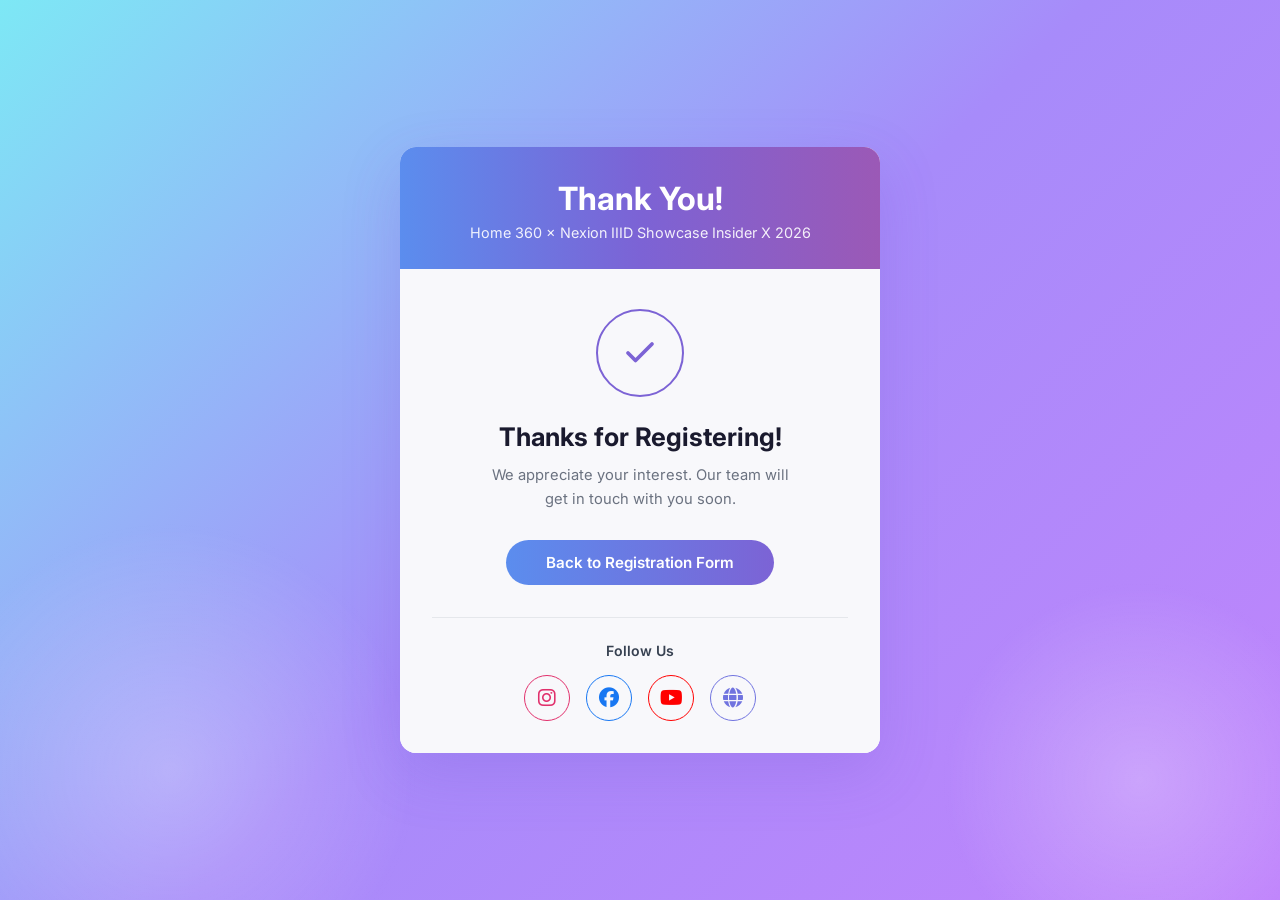
==== index.html @ 92a3b6a3 "added css files" ====
<!DOCTYPE html>
<html lang="en">
<head>
    <meta charset="UTF-8" />
    <meta name="viewport" content="width=device-width, initial-scale=1.0" />
    <title>Thank You – Home 360 × Nexion IIID</title>

    <!-- Google Fonts -->
    <link rel="preconnect" href="https://fonts.googleapis.com" />
    <link rel="preconnect" href="https://fonts.gstatic.com" crossorigin />
    <link href="https://fonts.googleapis.com/css2?family=Inter:wght@400;500;600;700&display=swap" rel="stylesheet" />

    <!-- Font Awesome -->
    <link rel="stylesheet"
        href="https://cdnjs.cloudflare.com/ajax/libs/font-awesome/6.5.2/css/all.min.css" />

    <link rel="stylesheet" href="style.css" />
</head>

<body>

    <div class="card">

        <!-- Header -->
        <div class="card-header">
            <h1>Thank You!</h1>
            <p>Home 360 × Nexion IIID Showcase Insider X 2026</p>
        </div>

        <!-- Body -->
        <div class="card-body">

            <div class="check-circle">
                <svg viewBox="0 0 24 24">
                    <polyline points="20 6 9 17 4 12"></polyline>
                </svg>
            </div>

            <h2>Thanks for Registering!</h2>

            <p class="subtext">
                We appreciate your interest. Our team will get in touch with you soon.
            </p>

            <a href="https://forms.zoho.in/22kraftsmediaworksgm1/form/EventRegistration"
                class="btn-home">
                Back to Registration Form
            </a>

            <div class="divider"></div>

            <p class="follow-label">Follow Us</p>

            <div class="social-icons">

                <a href="https://www.instagram.com/home360degree/"
                    target="_blank"
                    rel="noopener"
                    class="icon-instagram">
                    <i class="fa-brands fa-instagram fa-lg"></i>
                </a>

                <a href="https://www.facebook.com/Homes360degree/"
                    target="_blank"
                    rel="noopener"
                    class="icon-facebook">
                    <i class="fa-brands fa-facebook fa-lg"></i>
                </a>

                <a href="https://www.youtube.com/@Home360Degree-Jubileehills/"
                    target="_blank"
                    rel="noopener"
                    class="icon-youtube">
                    <i class="fa-brands fa-youtube fa-lg"></i>
                </a>

                <a href="https://home360degree.com/"
                    target="_blank"
                    rel="noopener"
                    class="icon-website">
                    <i class="fa-solid fa-globe fa-lg"></i>
                </a>

            </div>

        </div>

    </div>

</body>
</html>
---- style.css ----
*,
*::before,
*::after {
    box-sizing: border-box;
    margin: 0;
    padding: 0;
}

body {
    font-family: 'Inter', sans-serif;
    min-height: 100vh;
    display: flex;
    align-items: center;
    justify-content: center;
    background: linear-gradient(135deg, #7de8f5 0%, #a78bfa 50%, #c084fc 100%);
    padding: 24px;
}

/* Decorative Background */

body::before,
body::after {
    content: '';
    position: fixed;
    border-radius: 50%;
    opacity: 0.25;
    pointer-events: none;
}

body::before {
    width: 500px;
    height: 500px;
    bottom: -120px;
    left: -80px;
    background: radial-gradient(circle, #ffffff 0%, transparent 70%);
}

body::after {
    width: 400px;
    height: 400px;
    bottom: -80px;
    right: -60px;
    background: radial-gradient(circle, #ffffff 0%, transparent 70%);
}

/* Card */

.card {
    background: #ffffff;
    border-radius: 16px;
    overflow: hidden;
    width: 100%;
    max-width: 480px;
    box-shadow: 0 20px 60px rgba(99, 70, 200, 0.18);
    position: relative;
    z-index: 1;
}

/* Header */

.card-header {
    background: linear-gradient(
        90deg,
        #5b8dee 0%,
        #7c63d5 50%,
        #9b59b6 100%
    );
    padding: 32px 24px 28px;
    text-align: center;
    color: #ffffff;
}

.card-header h1 {
    font-size: 2rem;
    font-weight: 700;
    margin-bottom: 6px;
}

.card-header p {
    font-size: 0.9rem;
    opacity: 0.9;
}

/* Body */

.card-body {
    padding: 40px 32px 32px;
    text-align: center;
    background: #f8f8fb;
}

.check-circle {
    width: 88px;
    height: 88px;
    border-radius: 50%;
    border: 2.5px solid #7c63d5;
    display: flex;
    align-items: center;
    justify-content: center;
    margin: 0 auto 24px;
}

.check-circle svg {
    width: 36px;
    height: 36px;
    stroke: #7c63d5;
    stroke-width: 2.5;
    fill: none;
    stroke-linecap: round;
    stroke-linejoin: round;
}

.card-body h2 {
    font-size: 1.6rem;
    font-weight: 700;
    color: #1a1a2e;
    margin-bottom: 12px;
}

.subtext {
    font-size: 0.92rem;
    color: #6b7280;
    line-height: 1.6;
    max-width: 300px;
    margin: 0 auto 28px;
}

/* Button */

.btn-home {
    display: inline-block;
    background: linear-gradient(90deg, #5b8dee 0%, #7c63d5 100%);
    color: #ffffff;
    text-decoration: none;
    padding: 13px 40px;
    border-radius: 50px;
    font-size: 0.95rem;
    font-weight: 600;
    transition: 0.2s;
}

.btn-home:hover {
    opacity: 0.9;
    transform: translateY(-1px);
}

/* Divider */

.divider {
    height: 1px;
    background: #e5e7eb;
    margin: 32px 0 24px;
}

/* Social */

.follow-label {
    font-size: 0.88rem;
    font-weight: 600;
    color: #374151;
    margin-bottom: 16px;
}

.social-icons {
    display: flex;
    justify-content: center;
    gap: 16px;
}

.social-icons a {
    display: flex;
    align-items: center;
    justify-content: center;
    width: 46px;
    height: 46px;
    border-radius: 50%;
    border: 1.8px solid currentColor;
    text-decoration: none;
    transition: 0.2s;
}

.social-icons a:hover {
    transform: translateY(-2px);
    opacity: 0.8;
}

.icon-instagram {
    color: #e1306c;
}

.icon-facebook {
    color: #1877f2;
}

.icon-youtube {
    color: #ff0000;
}

.icon-website {
    color: #7073df;
}

/* Mobile */

@media (max-width: 400px) {
    .card-header h1 {
        font-size: 1.6rem;
    }

    .card-body {
        padding: 28px 20px 24px;
    }

    .card-body h2 {
        font-size: 1.3rem;
    }

    .check-circle {
        width: 72px;
        height: 72px;
    }

    .check-circle svg {
        width: 28px;
        height: 28px;
    }

    .social-icons {
        gap: 10px;
    }

    .social-icons a {
        width: 40px;
        height: 40px;
    }
}
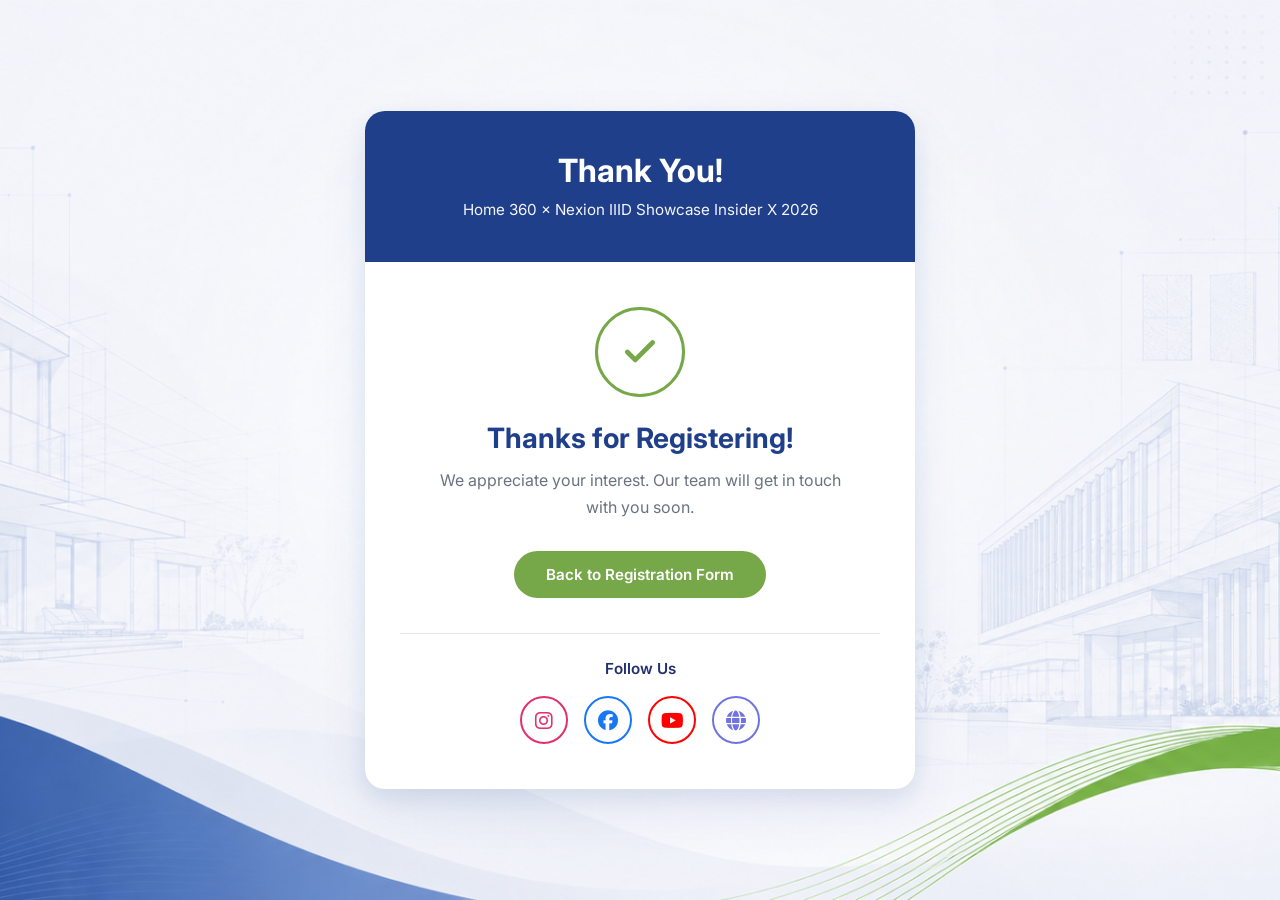
==== commit 3fd7105c: "Initial commit" ====
--- a/index.html
+++ b/index.html
@@ -42,7 +42,7 @@
                 We appreciate your interest. Our team will get in touch with you soon.
             </p>
 
-            <a href="https://forms.zoho.in/22kraftsmediaworksgm1/form/EventRegistration"
+            <a href="https://forms.zohopublic.in/home360/form/EventRegistration/formperma/rVvYOyom0iZ1KVQCe_afdrEN5l1DAa54_enZfSoniRY"
                 class="btn-home">
                 Back to Registration Form
             </a>
--- a/style.css
+++ b/style.css
@@ -1,236 +1,410 @@
+/* ==========================================
+   HOME360 THANK YOU PAGE
+   ========================================== */
+
 *,
 *::before,
 *::after {
-    box-sizing: border-box;
     margin: 0;
     padding: 0;
+    box-sizing: border-box;
+}
+
+:root {
+    --home360-blue: #1F3F8A;
+    --home360-green: #76A84A;
+    --home360-dark: #23306F;
+    --home360-light: #F5F7FA;
+    --text-primary: #1F2937;
+    --text-secondary: #6B7280;
+    --border-color: #E5E7EB;
 }
 
 body {
     font-family: 'Inter', sans-serif;
+
     min-height: 100vh;
+
     display: flex;
     align-items: center;
     justify-content: center;
-    background: linear-gradient(135deg, #7de8f5 0%, #a78bfa 50%, #c084fc 100%);
+
     padding: 24px;
-}
-
-/* Decorative Background */
-
-body::before,
-body::after {
-    content: '';
-    position: fixed;
+
+    background:
+        url("images/home-360-form-bg.png");
+
+    background-size: cover;
+    background-position: center;
+    background-repeat: no-repeat;
+    background-attachment: fixed;
+}
+
+/* ==========================================
+   CARD
+   ========================================== */
+
+.card {
+
+    width: 100%;
+    max-width: 550px;
+
+    background: #ffffff;
+
+    border-radius: 20px;
+
+    overflow: hidden;
+
+    box-shadow:
+        0 8px 20px rgba(31, 63, 138, 0.08),
+        0 20px 50px rgba(31, 63, 138, 0.08);
+}
+
+/* ==========================================
+   HEADER
+   ========================================== */
+
+.card-header {
+
+    background: var(--home360-blue);
+
+    text-align: center;
+
+    padding: 40px 30px;
+
+    color: #ffffff;
+}
+
+.card-header h1 {
+
+    font-size: 2rem;
+
+    font-weight: 700;
+
+    margin-bottom: 8px;
+}
+
+.card-header p {
+
+    font-size: 0.95rem;
+
+    line-height: 1.6;
+
+    opacity: 0.95;
+}
+
+/* Optional Logo */
+
+.logo {
+    width: 180px;
+    max-width: 100%;
+    margin-bottom: 18px;
+}
+
+/* ==========================================
+   BODY
+   ========================================== */
+
+.card-body {
+
+    padding: 45px 35px;
+
+    text-align: center;
+}
+
+/* ==========================================
+   SUCCESS ICON
+   ========================================== */
+
+.check-circle {
+
+    width: 90px;
+    height: 90px;
+
     border-radius: 50%;
-    opacity: 0.25;
-    pointer-events: none;
-}
-
-body::before {
-    width: 500px;
-    height: 500px;
-    bottom: -120px;
-    left: -80px;
-    background: radial-gradient(circle, #ffffff 0%, transparent 70%);
-}
-
-body::after {
-    width: 400px;
-    height: 400px;
-    bottom: -80px;
-    right: -60px;
-    background: radial-gradient(circle, #ffffff 0%, transparent 70%);
-}
-
-/* Card */
-
-.card {
-    background: #ffffff;
-    border-radius: 16px;
-    overflow: hidden;
-    width: 100%;
-    max-width: 480px;
-    box-shadow: 0 20px 60px rgba(99, 70, 200, 0.18);
-    position: relative;
-    z-index: 1;
-}
-
-/* Header */
-
-.card-header {
-    background: linear-gradient(
-        90deg,
-        #5b8dee 0%,
-        #7c63d5 50%,
-        #9b59b6 100%
-    );
-    padding: 32px 24px 28px;
-    text-align: center;
-    color: #ffffff;
-}
-
-.card-header h1 {
-    font-size: 2rem;
-    font-weight: 700;
-    margin-bottom: 6px;
-}
-
-.card-header p {
-    font-size: 0.9rem;
-    opacity: 0.9;
-}
-
-/* Body */
-
-.card-body {
-    padding: 40px 32px 32px;
-    text-align: center;
-    background: #f8f8fb;
-}
-
-.check-circle {
-    width: 88px;
-    height: 88px;
-    border-radius: 50%;
-    border: 2.5px solid #7c63d5;
+
+    border: 3px solid var(--home360-green);
+
     display: flex;
     align-items: center;
     justify-content: center;
+
     margin: 0 auto 24px;
 }
 
 .check-circle svg {
-    width: 36px;
-    height: 36px;
-    stroke: #7c63d5;
-    stroke-width: 2.5;
+
+    width: 38px;
+    height: 38px;
+
+    stroke: var(--home360-green);
+
+    stroke-width: 3;
+
     fill: none;
+
     stroke-linecap: round;
     stroke-linejoin: round;
 }
 
+/* ==========================================
+   TEXT
+   ========================================== */
+
 .card-body h2 {
-    font-size: 1.6rem;
+
+    color: var(--home360-blue);
+
+    font-size: 1.75rem;
+
     font-weight: 700;
-    color: #1a1a2e;
+
     margin-bottom: 12px;
 }
 
 .subtext {
-    font-size: 0.92rem;
-    color: #6b7280;
-    line-height: 1.6;
-    max-width: 300px;
-    margin: 0 auto 28px;
-}
-
-/* Button */
+
+    color: var(--text-secondary);
+
+    font-size: 1rem;
+
+    line-height: 1.7;
+
+    max-width: 420px;
+
+    margin: 0 auto 30px;
+}
+
+/* ==========================================
+   BUTTON
+   ========================================== */
 
 .btn-home {
+
     display: inline-block;
-    background: linear-gradient(90deg, #5b8dee 0%, #7c63d5 100%);
+
+    text-decoration: none;
+
+    background: var(--home360-green);
+
     color: #ffffff;
-    text-decoration: none;
-    padding: 13px 40px;
-    border-radius: 50px;
+
+    padding: 14px 32px;
+
+    border-radius: 999px;
+
     font-size: 0.95rem;
+
     font-weight: 600;
-    transition: 0.2s;
+
+    transition: all 0.3s ease;
 }
 
 .btn-home:hover {
-    opacity: 0.9;
-    transform: translateY(-1px);
-}
-
-/* Divider */
+
+    background: #678f40;
+
+    transform: translateY(-2px);
+}
+
+/* ==========================================
+   DIVIDER
+   ========================================== */
 
 .divider {
+
     height: 1px;
-    background: #e5e7eb;
-    margin: 32px 0 24px;
-}
-
-/* Social */
+
+    background: var(--border-color);
+
+    margin: 35px 0 25px;
+}
+
+/* ==========================================
+   FOLLOW LABEL
+   ========================================== */
 
 .follow-label {
-    font-size: 0.88rem;
+
+    font-size: 0.95rem;
+
     font-weight: 600;
-    color: #374151;
-    margin-bottom: 16px;
-}
+
+    color: var(--home360-dark);
+
+    margin-bottom: 18px;
+}
+
+/* ==========================================
+   SOCIAL ICONS
+   ========================================== */
 
 .social-icons {
+
     display: flex;
+
     justify-content: center;
+
+    align-items: center;
+
     gap: 16px;
+
+    flex-wrap: wrap;
 }
 
 .social-icons a {
+
+    width: 48px;
+    height: 48px;
+
+    border-radius: 50%;
+
     display: flex;
     align-items: center;
     justify-content: center;
-    width: 46px;
-    height: 46px;
-    border-radius: 50%;
-    border: 1.8px solid currentColor;
+
+    border: 2px solid currentColor;
+
     text-decoration: none;
-    transition: 0.2s;
+
+    transition: all 0.3s ease;
 }
 
 .social-icons a:hover {
-    transform: translateY(-2px);
-    opacity: 0.8;
-}
+
+    transform: translateY(-3px);
+
+    opacity: 0.85;
+}
+
+/* Official Brand Colors */
 
 .icon-instagram {
-    color: #e1306c;
+    color: #E1306C;
 }
 
 .icon-facebook {
-    color: #1877f2;
+    color: #1877F2;
 }
 
 .icon-youtube {
-    color: #ff0000;
+    color: #FF0000;
 }
 
 .icon-website {
-    color: #7073df;
-}
-
-/* Mobile */
-
-@media (max-width: 400px) {
+    color: #7073DF;
+}
+
+/* ==========================================
+   TABLET
+   ========================================== */
+
+@media (max-width: 768px) {
+
+    body {
+        padding: 18px;
+    }
+
+    .card-header {
+
+        padding: 35px 24px;
+    }
+
     .card-header h1 {
+
+        font-size: 1.8rem;
+    }
+
+    .card-body {
+
+        padding: 35px 24px;
+    }
+
+    .card-body h2 {
+
+        font-size: 1.55rem;
+    }
+
+    .subtext {
+
+        font-size: 0.95rem;
+    }
+}
+
+/* ==========================================
+   MOBILE
+   ========================================== */
+
+@media (max-width: 480px) {
+
+    body {
+        padding: 15px;
+    }
+
+    .card {
+
+        border-radius: 16px;
+    }
+
+    .card-header {
+
+        padding: 30px 20px;
+    }
+
+    .card-header h1 {
+
         font-size: 1.6rem;
     }
 
+    .card-header p {
+
+        font-size: 0.85rem;
+    }
+
     .card-body {
-        padding: 28px 20px 24px;
+
+        padding: 30px 20px;
+    }
+
+    .check-circle {
+
+        width: 75px;
+        height: 75px;
+    }
+
+    .check-circle svg {
+
+        width: 30px;
+        height: 30px;
     }
 
     .card-body h2 {
-        font-size: 1.3rem;
-    }
-
-    .check-circle {
-        width: 72px;
-        height: 72px;
-    }
-
-    .check-circle svg {
-        width: 28px;
-        height: 28px;
+
+        font-size: 1.35rem;
+    }
+
+    .subtext {
+
+        font-size: 0.92rem;
+    }
+
+    .btn-home {
+
+        width: 100%;
+
+        max-width: 280px;
+
+        padding: 14px 20px;
     }
 
     .social-icons {
-        gap: 10px;
+
+        gap: 12px;
     }
 
     .social-icons a {
-        width: 40px;
-        height: 40px;
+
+        width: 42px;
+        height: 42px;
     }
 }
